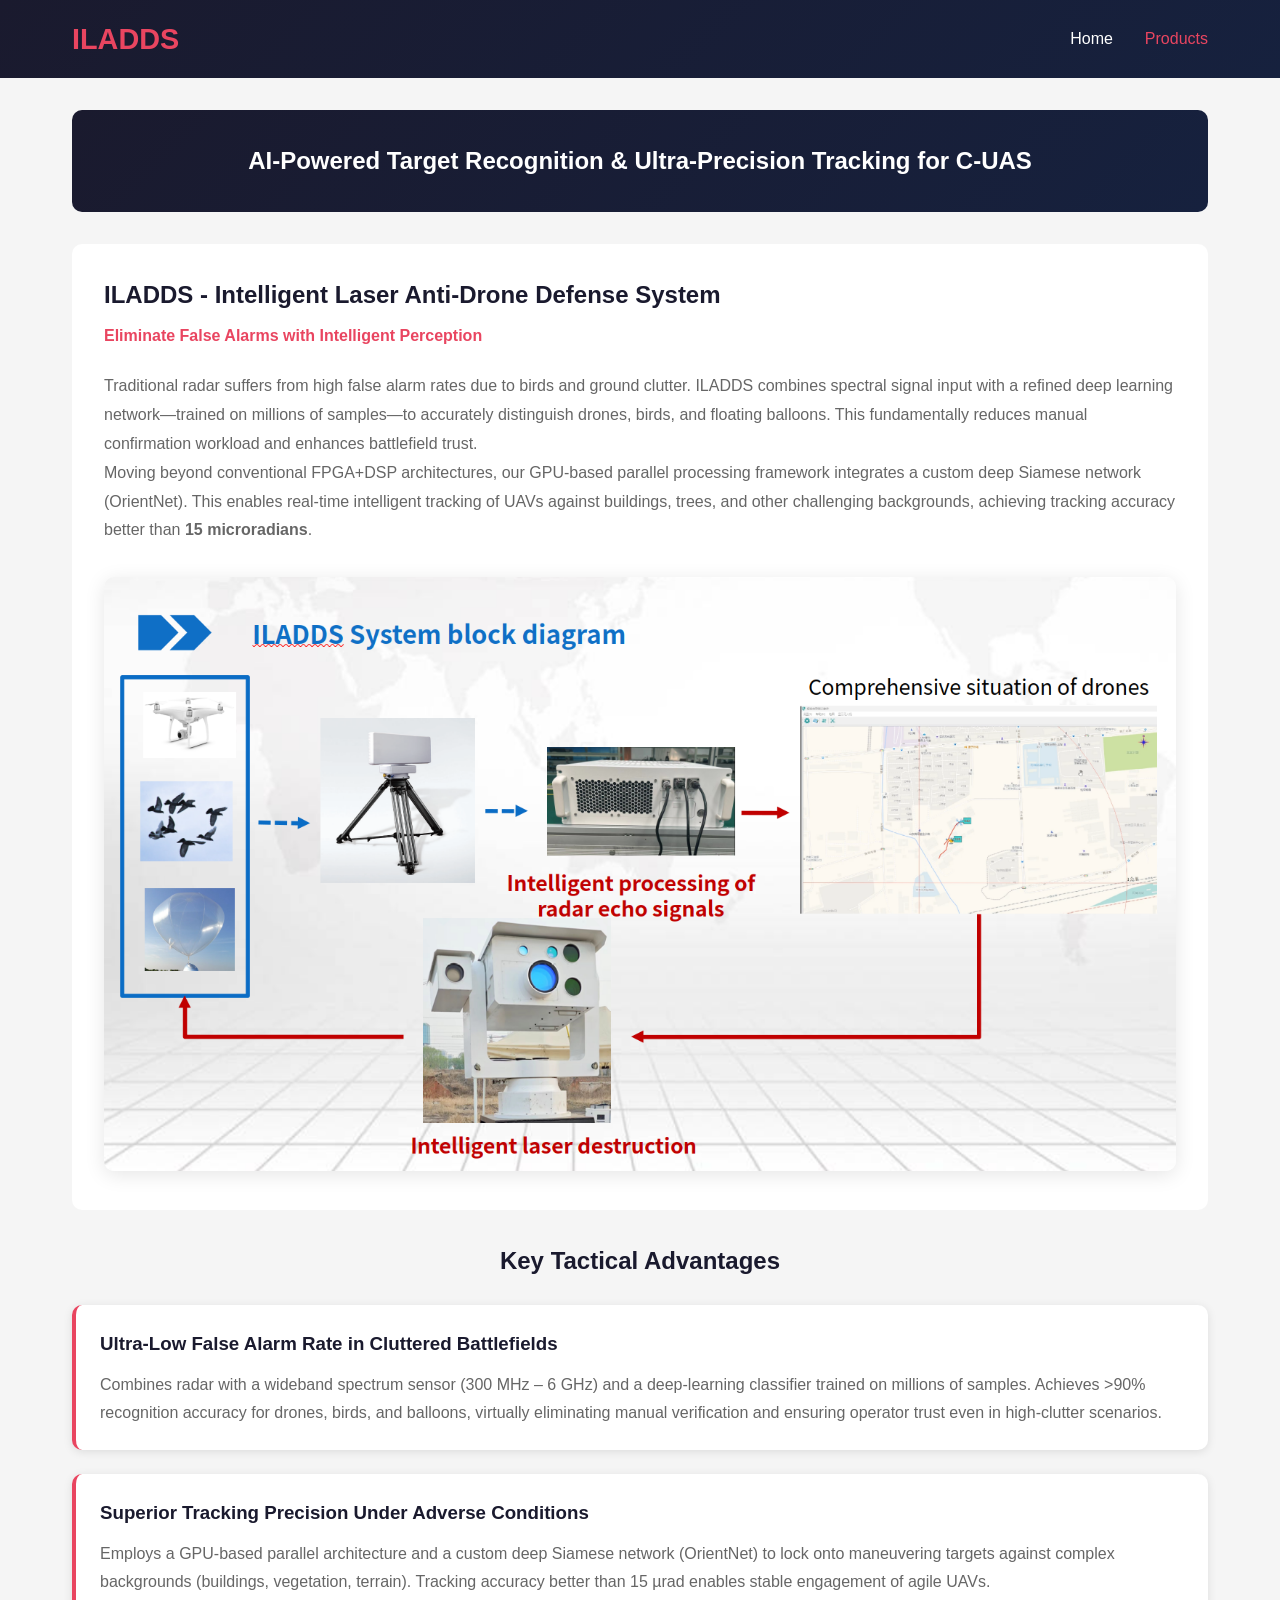
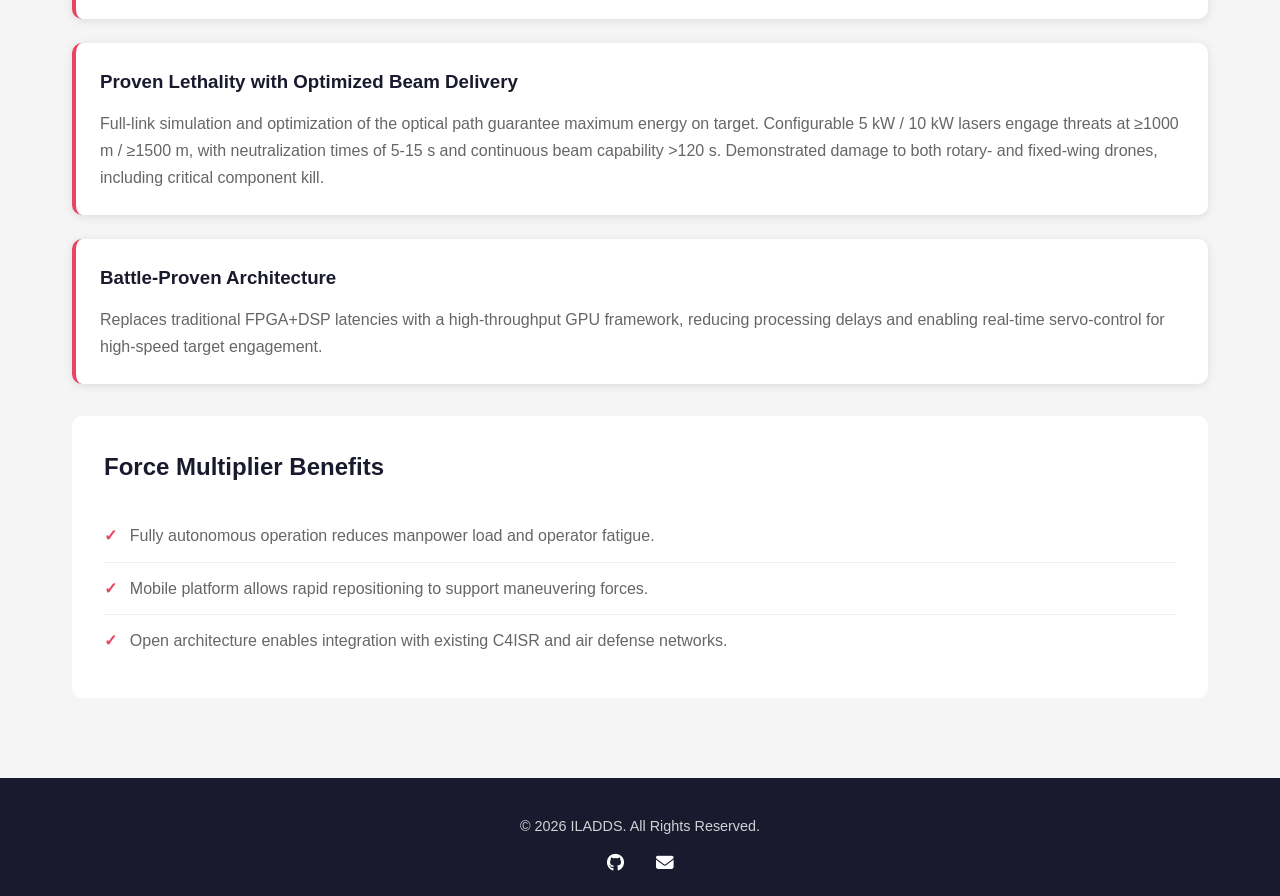
==== products.html @ d3b95340 "Add files via upload" ====
<!DOCTYPE html>
<html lang="en">
<head>
    <meta charset="UTF-8">
    <meta name="viewport" content="width=device-width, initial-scale=1.0">
    <title>Low False Alarm Drone Detection & 15 μrad Tracking Accuracy | ILADDS AI Technology</title>
    <meta name="description" content="ILADDS achieves >90% drone recognition accuracy with a million-scale dataset and deep learning network. 15 μrad tracking precision ensures stable engagement in cluttered environments. Explore our OrientNet AI for C-UAS applications.">
    <meta name="keywords" content="drone tracking accuracy microradians, low false alarm drone detection, AI target recognition UAV, OrientNet, deep learning C-UAS, GPU-based tracking system, spectrum detection 300MHz-6GHz">
    <meta name="author" content="ILADDS">
    <meta name="robots" content="index, follow">
    <meta property="og:title" content="AI-Powered Target Recognition & Ultra-Precision Tracking for C-UAS">
    <meta property="og:description" content="ILADDS achieves >90% drone recognition accuracy with million-scale dataset and deep learning network">
    <meta property="og:type" content="website">
    <meta property="og:url" content="https://iladds.com/products.html">
    <meta property="og:image" content="https://iladds.com/system-block.png">
    <meta name="twitter:card" content="summary_large_image">
    <meta name="twitter:title" content="ILADDS AI Technology - Low False Alarm Drone Detection">
    <meta name="twitter:description" content="15 μrad tracking precision. Explore OrientNet AI for C-UAS applications.">
    <link rel="canonical" href="https://iladds.com/products.html">
    <link rel="stylesheet" href="style.css">
    <link rel="stylesheet" href="https://cdnjs.cloudflare.com/ajax/libs/font-awesome/6.4.0/css/all.min.css">
    <script type="application/ld+json">
    {
        "@context": "https://schema.org",
        "@type": "Product",
        "name": "ILADDS - Intelligent Laser Anti-Drone Defense System",
        "description": "AI-powered target recognition system with 15 μrad tracking precision and >90% detection accuracy.",
        "brand": {
            "@type": "Brand",
            "name": "ILADDS"
        },
        "additionalProperty": [
            {"@type": "PropertyValue", "name": "Recognition Accuracy", "value": ">90%"},
            {"@type": "PropertyValue", "name": "Tracking Precision", "value": "15 μrad"},
            {"@type": "PropertyValue", "name": "Detection Range", "value": "≥5km"},
            {"@type": "PropertyValue", "name": "Spectrum Detection", "value": "300 MHz - 6 GHz"},
            {"@type": "PropertyValue", "name": "AI Model", "value": "OrientNet Deep Siamese Network"},
            {"@type": "PropertyValue", "name": "Processing Latency", "value": "<40ms"}
        ]
    }
    </script>
</head>
<body>
    <header>
        <nav>
            <div class="logo">ILADDS</div>
            <ul class="nav-links">
                <li><a href="index.html">Home</a></li>
                <li><a href="products.html" class="active">Products</a></li>
            </ul>
        </nav>
    </header>

    <main>
        <section class="page-header">
            <h1>AI-Powered Target Recognition & Ultra-Precision Tracking for C-UAS</h1>
        </section>

        <section class="system-overview">
            <h2>ILADDS - Intelligent Laser Anti-Drone Defense System</h2>
            <p class="subtitle">Eliminate False Alarms with Intelligent Perception</p>
            
            <div class="overview-text">
                <p>Traditional radar suffers from high false alarm rates due to birds and ground clutter. ILADDS combines spectral signal input with a refined deep learning network—trained on millions of samples—to accurately distinguish drones, birds, and floating balloons. This fundamentally reduces manual confirmation workload and enhances battlefield trust.</p>
                <p>Moving beyond conventional FPGA+DSP architectures, our GPU-based parallel processing framework integrates a custom deep Siamese network (OrientNet). This enables real-time intelligent tracking of UAVs against buildings, trees, and other challenging backgrounds, achieving tracking accuracy better than <strong>15 microradians</strong>.</p>
            </div>

            <div class="system-diagram">
                <img src="system block.png" alt="System Block Diagram - ILADDS Architecture">
            </div>
        </section>

        <section class="advantages">
            <h2>Key Tactical Advantages</h2>
            
            <div class="advantage-card">
                <h3>Ultra-Low False Alarm Rate in Cluttered Battlefields</h3>
                <p>Combines radar with a wideband spectrum sensor (300 MHz – 6 GHz) and a deep-learning classifier trained on millions of samples. Achieves >90% recognition accuracy for drones, birds, and balloons, virtually eliminating manual verification and ensuring operator trust even in high-clutter scenarios.</p>
            </div>

            <div class="advantage-card">
                <h3>Superior Tracking Precision Under Adverse Conditions</h3>
                <p>Employs a GPU-based parallel architecture and a custom deep Siamese network (OrientNet) to lock onto maneuvering targets against complex backgrounds (buildings, vegetation, terrain). Tracking accuracy better than 15 µrad enables stable engagement of agile UAVs.</p>
            </div>

            <div class="advantage-card">
                <h3>Proven Lethality with Optimized Beam Delivery</h3>
                <p>Full-link simulation and optimization of the optical path guarantee maximum energy on target. Configurable 5 kW / 10 kW lasers engage threats at ≥1000 m / ≥1500 m, with neutralization times of 5-15 s and continuous beam capability >120 s. Demonstrated damage to both rotary- and fixed-wing drones, including critical component kill.</p>
            </div>

            <div class="advantage-card">
                <h3>Battle-Proven Architecture</h3>
                <p>Replaces traditional FPGA+DSP latencies with a high-throughput GPU framework, reducing processing delays and enabling real-time servo-control for high-speed target engagement.</p>
            </div>
        </section>

        <section class="benefits">
            <h2>Force Multiplier Benefits</h2>
            <ul>
                <li>Fully autonomous operation reduces manpower load and operator fatigue.</li>
                <li>Mobile platform allows rapid repositioning to support maneuvering forces.</li>
                <li>Open architecture enables integration with existing C4ISR and air defense networks.</li>
            </ul>
        </section>
    </main>

    <footer>
        <p class="copyright">&copy; 2026 ILADDS. All Rights Reserved.</p>
        <div class="contact-icons">
            <a href="https://github.com/iladds" target="_blank" title="GitHub"><i class="fab fa-github"></i></a>
            <a href="mailto:news@iladds.com" title="Email"><i class="fas fa-envelope"></i></a>
        </div>
    </footer>
</body>
</html>
---- style.css ----
* {
    margin: 0;
    padding: 0;
    box-sizing: border-box;
}

body {
    font-family: 'Segoe UI', Tahoma, Geneva, Verdana, sans-serif;
    line-height: 1.6;
    color: #333;
    background-color: #f5f5f5;
}

header {
    background: linear-gradient(135deg, #1a1a2e 0%, #16213e 100%);
    color: white;
    padding: 1rem 0;
    position: sticky;
    top: 0;
    z-index: 1000;
}

nav {
    max-width: 1200px;
    margin: 0 auto;
    display: flex;
    justify-content: space-between;
    align-items: center;
    padding: 0 2rem;
}

.logo {
    font-size: 1.8rem;
    font-weight: bold;
    color: #e94560;
}

.nav-links {
    list-style: none;
    display: flex;
    gap: 2rem;
}

.nav-links a {
    color: white;
    text-decoration: none;
    font-weight: 500;
    transition: color 0.3s;
}

.nav-links a:hover,
.nav-links a.active {
    color: #e94560;
}

main {
    max-width: 1200px;
    margin: 0 auto;
    padding: 2rem;
}

.hero {
    text-align: center;
    padding: 3rem 0;
    background: linear-gradient(135deg, #1a1a2e 0%, #16213e 100%);
    color: white;
    border-radius: 10px;
    margin-bottom: 2rem;
}

.hero h1 {
    font-size: 2.5rem;
    margin-bottom: 1rem;
}

.h1-subtitle {
    font-size: 1.5rem;
    font-weight: normal;
    opacity: 0.9;
}

.tagline {
    font-size: 1.2rem;
    opacity: 0.9;
}

.video-section {
    text-align: center;
    margin: 2rem 0;
}

.video-section video {
    max-width: 100%;
    width: 800px;
    border-radius: 10px;
    box-shadow: 0 4px 20px rgba(0,0,0,0.2);
}

.intro {
    text-align: center;
    padding: 2rem;
    background: white;
    border-radius: 10px;
    margin-top: 2rem;
}

.intro h2 {
    color: #1a1a2e;
    margin-bottom: 1rem;
}

.intro p {
    max-width: 700px;
    margin: 0 auto 1.5rem;
    color: #666;
}

.key-capabilities {
    text-align: left;
    max-width: 700px;
    margin: 1.5rem auto 2rem;
    list-style: none;
}

.key-capabilities li {
    padding: 0.8rem 0;
    border-bottom: 1px solid #eee;
    color: #555;
}

.key-capabilities li:last-child {
    border-bottom: none;
}

.key-capabilities li strong {
    color: #e94560;
}

.btn {
    display: inline-block;
    padding: 0.8rem 2rem;
    background: #e94560;
    color: white;
    text-decoration: none;
    border-radius: 5px;
    font-weight: 500;
    transition: background 0.3s;
}

.btn:hover {
    background: #c73e54;
}

.page-header {
    text-align: center;
    padding: 2rem 0;
    background: linear-gradient(135deg, #1a1a2e 0%, #16213e 100%);
    color: white;
    border-radius: 10px;
    margin-bottom: 2rem;
}

.system-overview {
    background: white;
    padding: 2rem;
    border-radius: 10px;
    margin-bottom: 2rem;
}

.system-overview h2 {
    color: #1a1a2e;
    margin-bottom: 0.5rem;
}

.subtitle {
    color: #e94560;
    font-weight: 600;
    margin-bottom: 1.5rem;
}

.overview-text p {
    color: #666;
    line-height: 1.8;
}

.system-diagram {
    text-align: center;
    margin-top: 2rem;
}

.system-diagram img {
    max-width: 100%;
    border-radius: 10px;
    box-shadow: 0 4px 20px rgba(0,0,0,0.1);
}

.advantages {
    margin-bottom: 2rem;
}

.advantages h2 {
    color: #1a1a2e;
    margin-bottom: 1.5rem;
    text-align: center;
}

.advantage-card {
    background: white;
    padding: 1.5rem;
    border-radius: 10px;
    margin-bottom: 1.5rem;
    border-left: 4px solid #e94560;
    box-shadow: 0 2px 10px rgba(0,0,0,0.1);
}

.advantage-card h3 {
    color: #1a1a2e;
    margin-bottom: 0.8rem;
}

.advantage-card p {
    color: #666;
    line-height: 1.7;
}

.benefits {
    background: white;
    padding: 2rem;
    border-radius: 10px;
}

.benefits h2 {
    color: #1a1a2e;
    margin-bottom: 1.5rem;
}

.benefits ul {
    list-style: none;
}

.benefits li {
    padding: 0.8rem 0;
    border-bottom: 1px solid #eee;
    color: #666;
}

.benefits li:last-child {
    border-bottom: none;
}

.benefits li::before {
    content: "✓";
    color: #e94560;
    margin-right: 0.8rem;
    font-weight: bold;
}

footer {
    background: #1a1a2e;
    color: white;
    text-align: center;
    padding: 1.5rem 0;
    margin-top: 3rem;
}

footer a {
    color: #e94560;
    text-decoration: none;
}

footer a:hover {
    text-decoration: underline;
}

.copyright {
    margin-top: 0.8rem;
    font-size: 0.9rem;
    opacity: 0.8;
}

.contact-icons {
    margin-top: 1rem;
    display: flex;
    justify-content: center;
    gap: 2rem;
}

.contact-icons a {
    color: white;
    text-decoration: none;
    font-size: 0.9rem;
    display: inline-flex;
    align-items: center;
    gap: 0.5rem;
    transition: color 0.3s;
}

.contact-icons a:hover {
    color: #e94560;
}

.contact-icons i {
    font-size: 1.1rem;
}

@media (max-width: 768px) {
    nav {
        flex-direction: column;
        gap: 1rem;
    }
    
    .hero h1 {
        font-size: 1.8rem;
    }
    
    .video-section video {
        width: 100%;
    }
    
    main {
        padding: 1rem;
    }
}
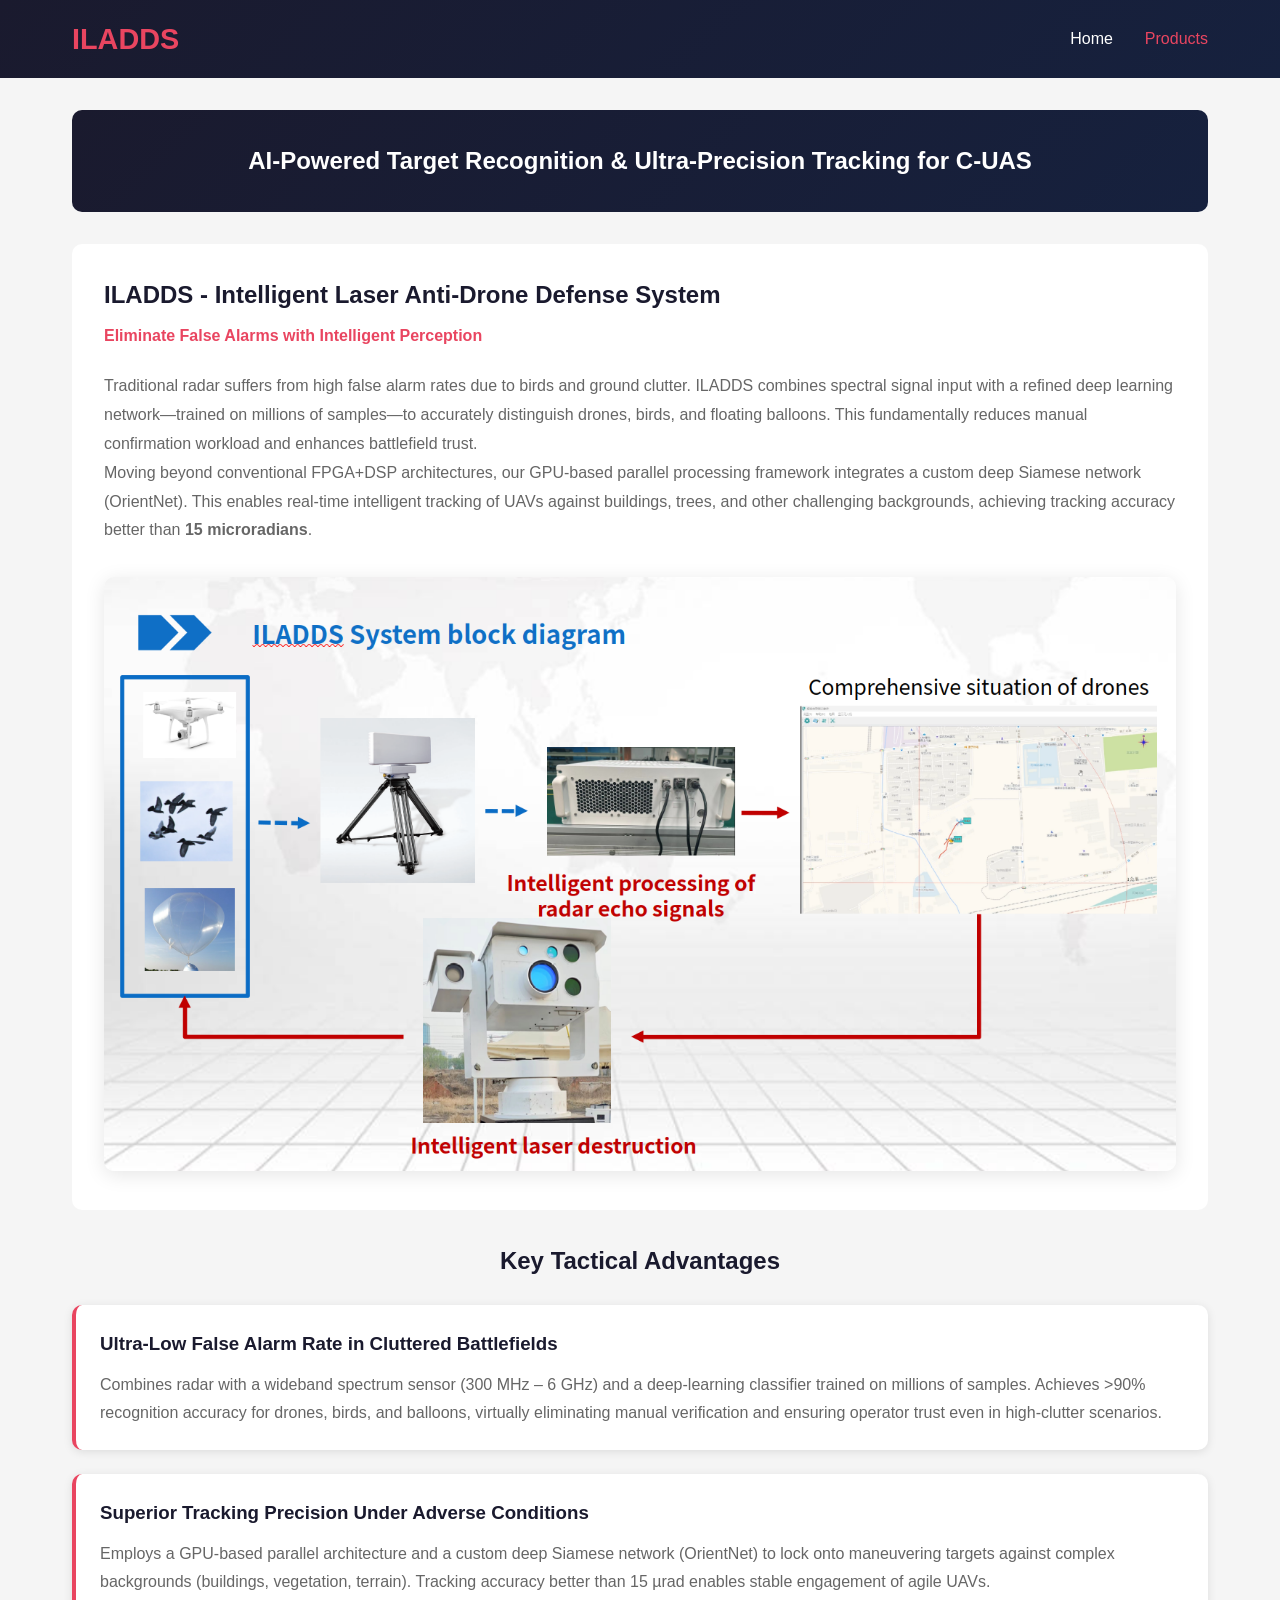
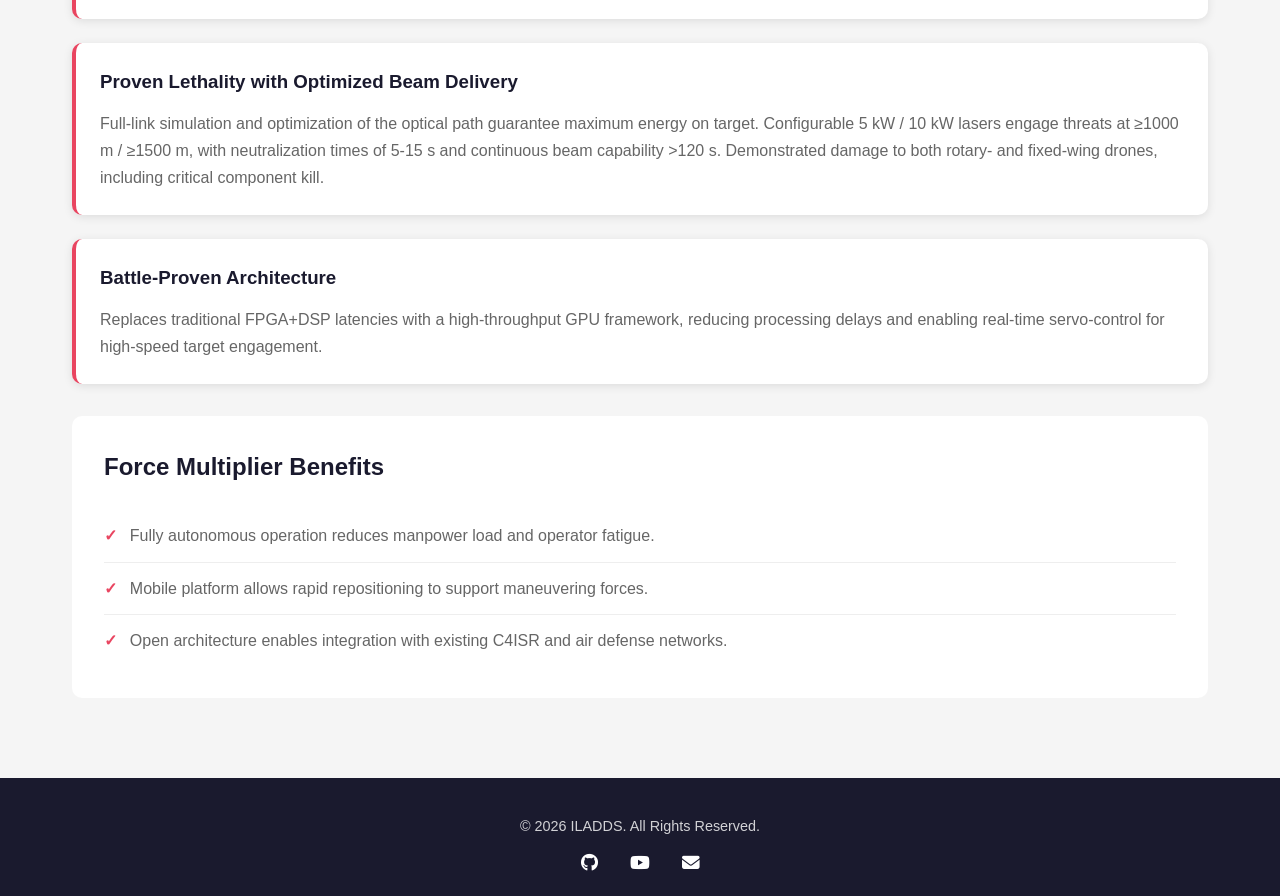
==== commit 6ffab00b: "Add files via upload" ====
--- a/products.html
+++ b/products.html
@@ -108,6 +108,7 @@
         <p class="copyright">&copy; 2026 ILADDS. All Rights Reserved.</p>
         <div class="contact-icons">
             <a href="https://github.com/iladds" target="_blank" title="GitHub"><i class="fab fa-github"></i></a>
+            <a href="https://www.youtube.com/@ILADDS" target="_blank" title="YouTube"><i class="fab fa-youtube"></i></a>
             <a href="mailto:news@iladds.com" title="Email"><i class="fas fa-envelope"></i></a>
         </div>
     </footer>
--- a/style.css
+++ b/style.css
@@ -92,6 +92,14 @@
 .video-section video {
     max-width: 100%;
     width: 800px;
+    border-radius: 10px;
+    box-shadow: 0 4px 20px rgba(0,0,0,0.2);
+}
+
+.video-section iframe {
+    max-width: 100%;
+    width: 800px;
+    height: 450px;
     border-radius: 10px;
     box-shadow: 0 4px 20px rgba(0,0,0,0.2);
 }
